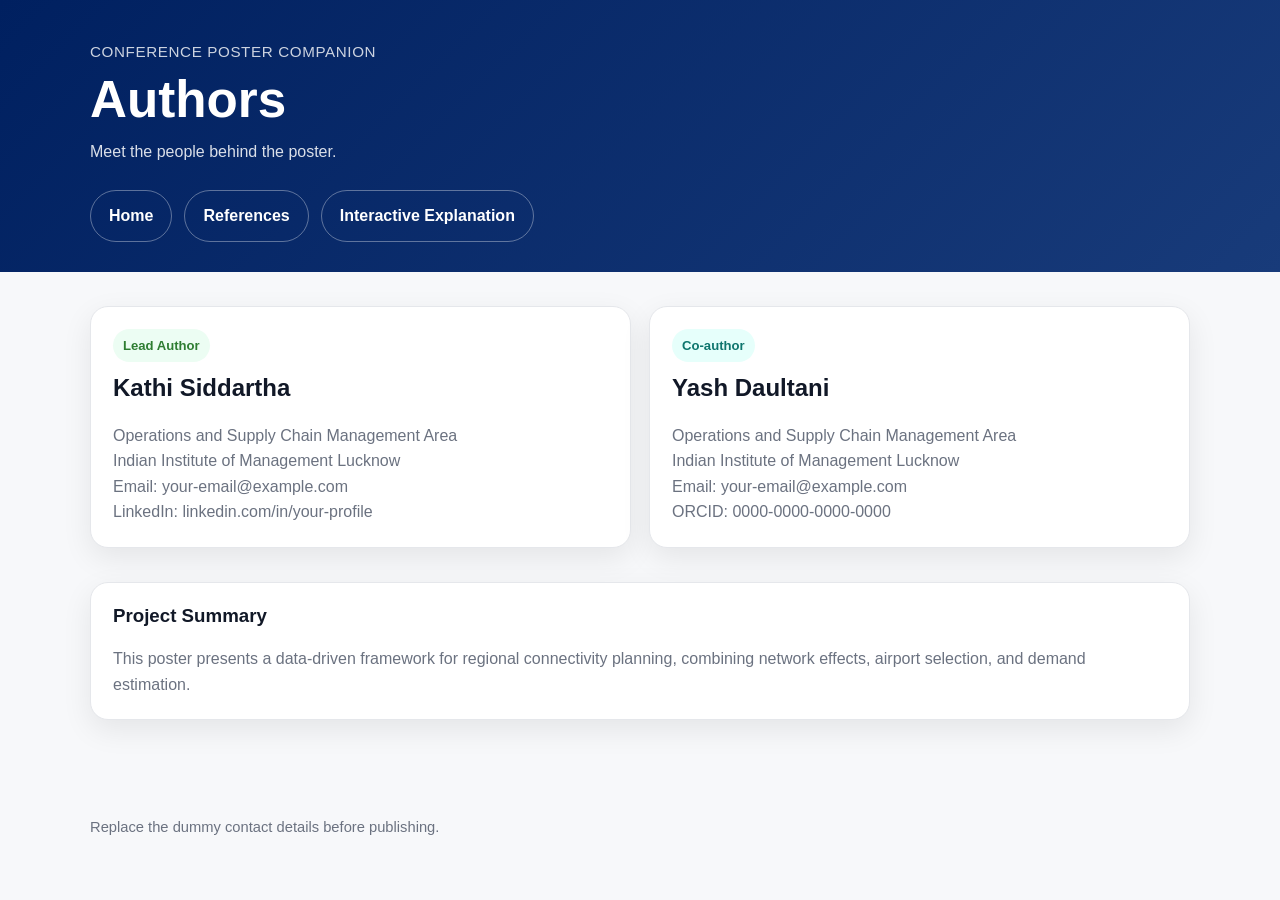
==== authors.html @ e57f1423 "Create authors.html" ====
<!doctype html>
<html lang="en">
<head>
  <meta charset="utf-8" />
  <meta name="viewport" content="width=device-width,initial-scale=1" />
  <title>Authors</title>
  <link rel="stylesheet" href="styles.css" />
</head>
<body>
  <header class="hero">
    <div class="container">
      <div class="brand">Conference Poster Companion</div>
      <h1 class="page-title">Authors</h1>
      <p class="subtitle">Meet the people behind the poster.</p>
      <div class="hero-actions">
        <a class="btn btn-secondary" href="index.html">Home</a>
        <a class="btn btn-secondary" href="references.html">References</a>
        <a class="btn btn-secondary" href="explanation.html">Interactive Explanation</a>
      </div>
    </div>
  </header>

  <main class="section">
    <div class="container">
      <div class="grid cards-2">
        <section class="card">
          <span class="tag green">Lead Author</span>
          <h2>Kathi Siddartha</h2>
          <p>
            Operations and Supply Chain Management Area<br />
            Indian Institute of Management Lucknow<br />
            Email: <a href="mailto:your-email@example.com">your-email@example.com</a><br />
            LinkedIn: <a href="#">linkedin.com/in/your-profile</a>
          </p>
        </section>

        <section class="card">
          <span class="tag teal">Co-author</span>
          <h2>Yash Daultani</h2>
          <p>
            Operations and Supply Chain Management Area<br />
            Indian Institute of Management Lucknow<br />
            Email: <a href="mailto:your-email@example.com">your-email@example.com</a><br />
            ORCID: <a href="#">0000-0000-0000-0000</a>
          </p>
        </section>
      </div>

      <div class="section">
        <section class="card">
          <h3>Project Summary</h3>
          <p>
            This poster presents a data-driven framework for regional connectivity planning,
            combining network effects, airport selection, and demand estimation.
          </p>
        </section>
      </div>
    </div>
  </main>

  <footer class="footer">
    <div class="container">
      Replace the dummy contact details before publishing.
    </div>
  </footer>
</body>
</html>
---- styles.css ----
:root {
  --bg: #f7f8fa;
  --card: #ffffff;
  --text: #111827;
  --muted: #6b7280;
  --border: #e5e7eb;
  --navy: #002060;
  --teal: #0f766e;
  --green: #2e7d32;
  --orange: #c65a11;
  --purple: #5b3fd6;
  --shadow: 0 10px 30px rgba(0, 0, 0, 0.08);
  --radius: 18px;
}

* {
  box-sizing: border-box;
}

html, body {
  margin: 0;
  padding: 0;
  background: var(--bg);
  color: var(--text);
  font-family: Arial, Helvetica, sans-serif;
  line-height: 1.6;
}

a {
  color: inherit;
  text-decoration: none;
}

.container {
  width: min(1100px, calc(100% - 32px));
  margin: 0 auto;
}

.hero {
  background: linear-gradient(135deg, var(--navy), #183b7a);
  color: white;
  padding: 40px 0 30px;
}

.hero .subtitle {
  color: rgba(255, 255, 255, 0.85);
  max-width: 760px;
  margin-top: 10px;
}

.topbar {
  display: flex;
  align-items: center;
  justify-content: space-between;
  gap: 20px;
  flex-wrap: wrap;
}

.brand {
  font-size: 0.95rem;
  letter-spacing: 0.04em;
  text-transform: uppercase;
  color: rgba(255,255,255,0.8);
}

.page-title {
  font-size: clamp(2rem, 4vw, 3.5rem);
  line-height: 1.1;
  margin: 8px 0 0;
}

.hero-actions {
  display: flex;
  flex-wrap: wrap;
  gap: 12px;
  margin-top: 26px;
}

.btn {
  display: inline-block;
  padding: 12px 18px;
  border-radius: 999px;
  font-weight: 700;
  border: 1px solid transparent;
  transition: transform 0.2s ease, box-shadow 0.2s ease, opacity 0.2s ease;
}

.btn:hover {
  transform: translateY(-2px);
  box-shadow: var(--shadow);
}

.btn-primary {
  background: white;
  color: var(--navy);
}

.btn-secondary {
  background: transparent;
  color: white;
  border-color: rgba(255,255,255,0.35);
}

.section {
  padding: 34px 0;
}

.grid {
  display: grid;
  gap: 18px;
}

.cards-3 {
  grid-template-columns: repeat(3, minmax(0, 1fr));
}

.cards-2 {
  grid-template-columns: repeat(2, minmax(0, 1fr));
}

@media (max-width: 900px) {
  .cards-3, .cards-2 {
    grid-template-columns: 1fr;
  }
}

.card {
  background: var(--card);
  border: 1px solid var(--border);
  border-radius: var(--radius);
  box-shadow: var(--shadow);
  padding: 22px;
}

.card h2, .card h3 {
  margin-top: 0;
  line-height: 1.2;
}

.card p {
  color: var(--muted);
  margin-bottom: 0;
}

.card-link {
  display: block;
  height: 100%;
  transition: transform 0.2s ease, box-shadow 0.2s ease;
}

.card-link:hover {
  transform: translateY(-3px);
  box-shadow: 0 14px 34px rgba(0, 0, 0, 0.12);
}

.tag {
  display: inline-block;
  font-size: 0.82rem;
  padding: 6px 10px;
  border-radius: 999px;
  background: #eef2ff;
  color: var(--navy);
  font-weight: 700;
  margin-bottom: 12px;
}

.tag.teal { background: #e6fffb; color: var(--teal); }
.tag.green { background: #ecfdf3; color: var(--green); }
.tag.orange { background: #fff5ec; color: var(--orange); }
.tag.purple { background: #f4efff; color: var(--purple); }

.list-clean {
  padding-left: 18px;
  margin: 0;
}

.list-clean li {
  margin: 10px 0;
}

.muted {
  color: var(--muted);
}

.small {
  font-size: 0.92rem;
}

.figure {
  width: 100%;
  border-radius: 14px;
  border: 1px solid var(--border);
  display: block;
}

.footer {
  padding: 28px 0 40px;
  color: var(--muted);
  font-size: 0.92rem;
}

.note {
  border-left: 5px solid var(--navy);
  background: white;
  padding: 16px 18px;
  border-radius: 14px;
  border: 1px solid var(--border);
}
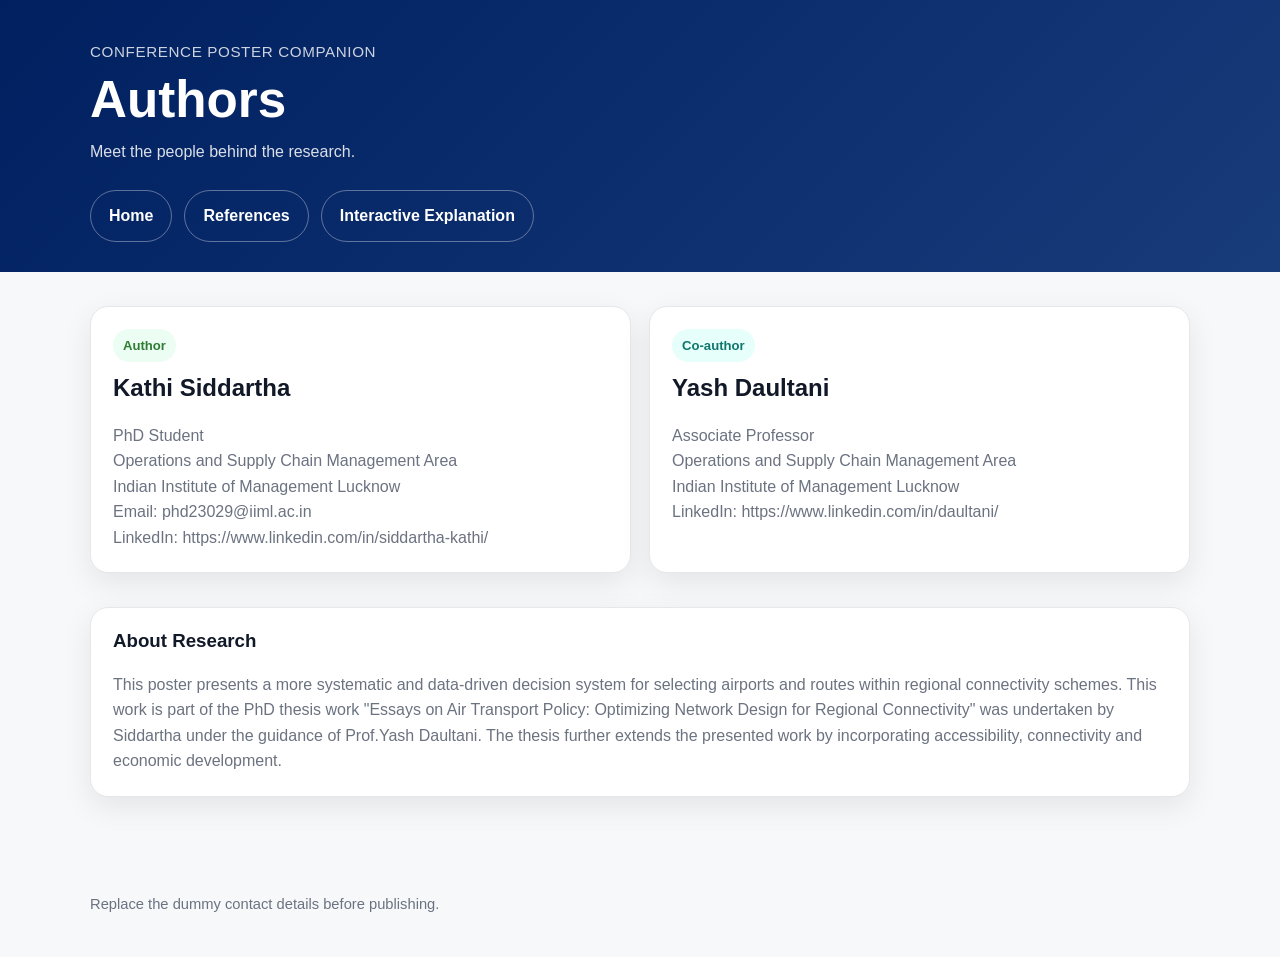
==== commit 3bd85a31: "Revise author roles and research description Updated author details and project summary for clarity." ====
--- a/authors.html
+++ b/authors.html
@@ -11,7 +11,7 @@
     <div class="container">
       <div class="brand">Conference Poster Companion</div>
       <h1 class="page-title">Authors</h1>
-      <p class="subtitle">Meet the people behind the poster.</p>
+      <p class="subtitle">Meet the people behind the research.</p>
       <div class="hero-actions">
         <a class="btn btn-secondary" href="index.html">Home</a>
         <a class="btn btn-secondary" href="references.html">References</a>
@@ -24,13 +24,14 @@
     <div class="container">
       <div class="grid cards-2">
         <section class="card">
-          <span class="tag green">Lead Author</span>
+          <span class="tag green">Author</span>
           <h2>Kathi Siddartha</h2>
           <p>
+            PhD Student<br />
             Operations and Supply Chain Management Area<br />
             Indian Institute of Management Lucknow<br />
-            Email: <a href="mailto:your-email@example.com">your-email@example.com</a><br />
-            LinkedIn: <a href="#">linkedin.com/in/your-profile</a>
+            Email: <a href="mailto:phd23029@iiml.ac.in">phd23029@iiml.ac.in</a><br />
+            LinkedIn: <a href="#">https://www.linkedin.com/in/siddartha-kathi/</a>
           </p>
         </section>
 
@@ -38,20 +39,20 @@
           <span class="tag teal">Co-author</span>
           <h2>Yash Daultani</h2>
           <p>
+            Associate Professor<br />
             Operations and Supply Chain Management Area<br />
             Indian Institute of Management Lucknow<br />
-            Email: <a href="mailto:your-email@example.com">your-email@example.com</a><br />
-            ORCID: <a href="#">0000-0000-0000-0000</a>
+            LinkedIn: <a href="#">https://www.linkedin.com/in/daultani/</a>
           </p>
         </section>
       </div>
 
       <div class="section">
         <section class="card">
-          <h3>Project Summary</h3>
+          <h3>About Research</h3>
           <p>
-            This poster presents a data-driven framework for regional connectivity planning,
-            combining network effects, airport selection, and demand estimation.
+            This poster presents a more systematic and data-driven decision system for selecting airports and routes within regional connectivity schemes. This work is part of the PhD thesis work "Essays on Air Transport Policy:
+Optimizing Network Design for Regional Connectivity" was undertaken by Siddartha under the guidance of Prof.Yash Daultani. The thesis further extends the presented work by incorporating accessibility, connectivity and economic development.
           </p>
         </section>
       </div>
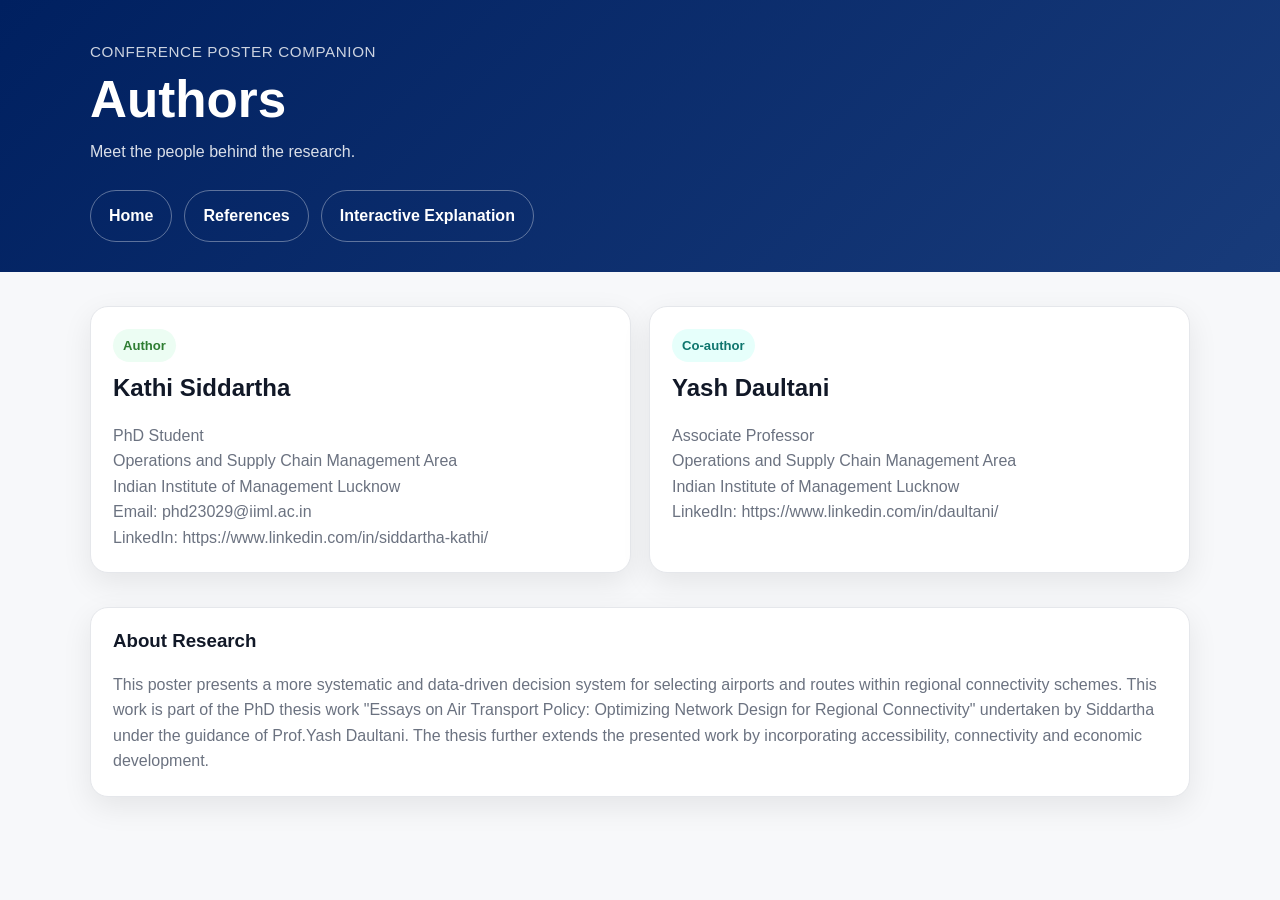
==== commit 203e2f9c: "Update authors.html to remove footer and edit text Removed footer section and simplified text." ====
--- a/authors.html
+++ b/authors.html
@@ -52,17 +52,11 @@
           <h3>About Research</h3>
           <p>
             This poster presents a more systematic and data-driven decision system for selecting airports and routes within regional connectivity schemes. This work is part of the PhD thesis work "Essays on Air Transport Policy:
-Optimizing Network Design for Regional Connectivity" was undertaken by Siddartha under the guidance of Prof.Yash Daultani. The thesis further extends the presented work by incorporating accessibility, connectivity and economic development.
+Optimizing Network Design for Regional Connectivity" undertaken by Siddartha under the guidance of Prof.Yash Daultani. The thesis further extends the presented work by incorporating accessibility, connectivity and economic development.
           </p>
         </section>
       </div>
     </div>
   </main>
-
-  <footer class="footer">
-    <div class="container">
-      Replace the dummy contact details before publishing.
-    </div>
-  </footer>
 </body>
 </html>
